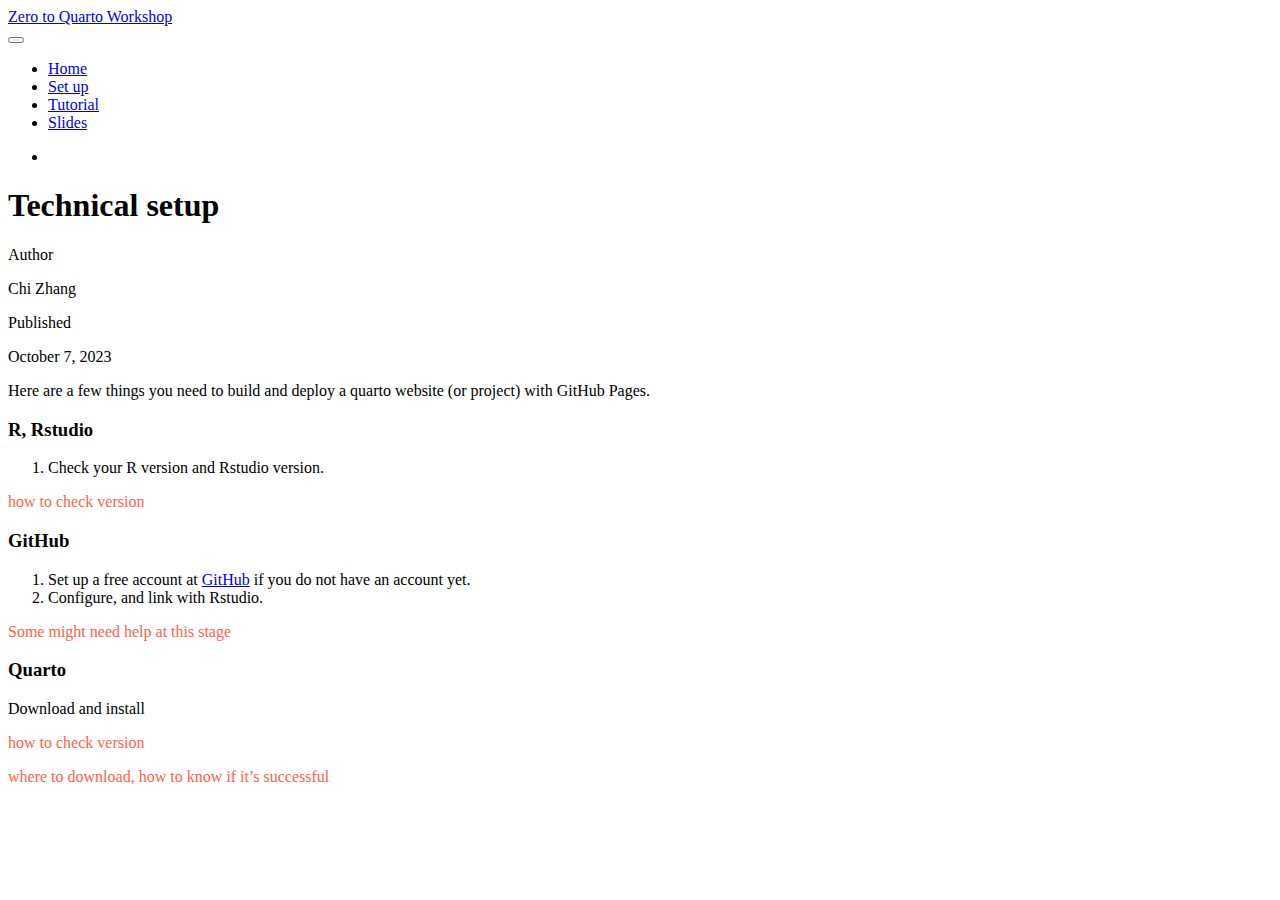
==== docs/setup.html @ bd5dd080 "update tutorial" ====
<!DOCTYPE html>
<html xmlns="http://www.w3.org/1999/xhtml" lang="en" xml:lang="en"><head>

<meta charset="utf-8">
<meta name="generator" content="quarto-1.3.450">

<meta name="viewport" content="width=device-width, initial-scale=1.0, user-scalable=yes">

<meta name="author" content="Chi Zhang">
<meta name="dcterms.date" content="2023-10-07">

<title>Zero to Quarto Workshop - Technical setup</title>
<style>
code{white-space: pre-wrap;}
span.smallcaps{font-variant: small-caps;}
div.columns{display: flex; gap: min(4vw, 1.5em);}
div.column{flex: auto; overflow-x: auto;}
div.hanging-indent{margin-left: 1.5em; text-indent: -1.5em;}
ul.task-list{list-style: none;}
ul.task-list li input[type="checkbox"] {
  width: 0.8em;
  margin: 0 0.8em 0.2em -1em; /* quarto-specific, see https://github.com/quarto-dev/quarto-cli/issues/4556 */ 
  vertical-align: middle;
}
</style>


<script src="site_libs/quarto-nav/quarto-nav.js"></script>
<script src="site_libs/quarto-nav/headroom.min.js"></script>
<script src="site_libs/clipboard/clipboard.min.js"></script>
<script src="site_libs/quarto-search/autocomplete.umd.js"></script>
<script src="site_libs/quarto-search/fuse.min.js"></script>
<script src="site_libs/quarto-search/quarto-search.js"></script>
<meta name="quarto:offset" content="./">
<script src="site_libs/quarto-html/quarto.js"></script>
<script src="site_libs/quarto-html/popper.min.js"></script>
<script src="site_libs/quarto-html/tippy.umd.min.js"></script>
<script src="site_libs/quarto-html/anchor.min.js"></script>
<link href="site_libs/quarto-html/tippy.css" rel="stylesheet">
<link href="site_libs/quarto-html/quarto-syntax-highlighting.css" rel="stylesheet" id="quarto-text-highlighting-styles">
<script src="site_libs/bootstrap/bootstrap.min.js"></script>
<link href="site_libs/bootstrap/bootstrap-icons.css" rel="stylesheet">
<link href="site_libs/bootstrap/bootstrap.min.css" rel="stylesheet" id="quarto-bootstrap" data-mode="light">
<script id="quarto-search-options" type="application/json">{
  "location": "navbar",
  "copy-button": false,
  "collapse-after": 3,
  "panel-placement": "end",
  "type": "overlay",
  "limit": 20,
  "language": {
    "search-no-results-text": "No results",
    "search-matching-documents-text": "matching documents",
    "search-copy-link-title": "Copy link to search",
    "search-hide-matches-text": "Hide additional matches",
    "search-more-match-text": "more match in this document",
    "search-more-matches-text": "more matches in this document",
    "search-clear-button-title": "Clear",
    "search-detached-cancel-button-title": "Cancel",
    "search-submit-button-title": "Submit",
    "search-label": "Search"
  }
}</script>


<link rel="stylesheet" href="styles.css">
</head>

<body class="nav-fixed">

<div id="quarto-search-results"></div>
  <header id="quarto-header" class="headroom fixed-top">
    <nav class="navbar navbar-expand-lg navbar-dark ">
      <div class="navbar-container container-fluid">
      <div class="navbar-brand-container">
    <a class="navbar-brand" href="./index.html">
    <span class="navbar-title">Zero to Quarto Workshop</span>
    </a>
  </div>
            <div id="quarto-search" class="" title="Search"></div>
          <button class="navbar-toggler" type="button" data-bs-toggle="collapse" data-bs-target="#navbarCollapse" aria-controls="navbarCollapse" aria-expanded="false" aria-label="Toggle navigation" onclick="if (window.quartoToggleHeadroom) { window.quartoToggleHeadroom(); }">
  <span class="navbar-toggler-icon"></span>
</button>
          <div class="collapse navbar-collapse" id="navbarCollapse">
            <ul class="navbar-nav navbar-nav-scroll me-auto">
  <li class="nav-item">
    <a class="nav-link" href="./index.html" rel="" target="">
 <span class="menu-text">Home</span></a>
  </li>  
  <li class="nav-item">
    <a class="nav-link active" href="./setup.html" rel="" target="" aria-current="page">
 <span class="menu-text">Set up</span></a>
  </li>  
  <li class="nav-item">
    <a class="nav-link" href="./tutorial.html" rel="" target="">
 <span class="menu-text">Tutorial</span></a>
  </li>  
  <li class="nav-item">
    <a class="nav-link" href="./slides.html" rel="" target="">
 <span class="menu-text">Slides</span></a>
  </li>  
</ul>
            <ul class="navbar-nav navbar-nav-scroll ms-auto">
  <li class="nav-item compact">
    <a class="nav-link" href="https://github.com/andreaczhang/workshop-02quarto" rel="" target=""><i class="bi bi-github" role="img">
</i> 
 <span class="menu-text"></span></a>
  </li>  
</ul>
            <div class="quarto-navbar-tools">
</div>
          </div> <!-- /navcollapse -->
      </div> <!-- /container-fluid -->
    </nav>
</header>
<!-- content -->
<div id="quarto-content" class="quarto-container page-columns page-rows-contents page-layout-article page-navbar">
<!-- sidebar -->
<!-- margin-sidebar -->
    <div id="quarto-margin-sidebar" class="sidebar margin-sidebar">
        
    </div>
<!-- main -->
<main class="content" id="quarto-document-content">

<header id="title-block-header" class="quarto-title-block default">
<div class="quarto-title">
<h1 class="title">Technical setup</h1>
</div>



<div class="quarto-title-meta">

    <div>
    <div class="quarto-title-meta-heading">Author</div>
    <div class="quarto-title-meta-contents">
             <p>Chi Zhang </p>
          </div>
  </div>
    
    <div>
    <div class="quarto-title-meta-heading">Published</div>
    <div class="quarto-title-meta-contents">
      <p class="date">October 7, 2023</p>
    </div>
  </div>
  
    
  </div>
  

</header>

<p>Here are a few things you need to build and deploy a quarto website (or project) with GitHub Pages.</p>
<section id="r-rstudio" class="level3">
<h3 class="anchored" data-anchor-id="r-rstudio">R, Rstudio</h3>
<ol type="1">
<li>Check your R version and Rstudio version.</li>
</ol>
<p><span style="color:tomato">how to check version</span></p>
</section>
<section id="github" class="level3">
<h3 class="anchored" data-anchor-id="github">GitHub</h3>
<ol type="1">
<li>Set up a free account at <a href="https://github.com">GitHub</a> if you do not have an account yet.</li>
<li>Configure, and link with Rstudio.</li>
</ol>
<p><span style="color:tomato">Some might need help at this stage</span></p>
</section>
<section id="quarto" class="level3">
<h3 class="anchored" data-anchor-id="quarto">Quarto</h3>
<p>Download and install</p>
<p><span style="color:tomato">how to check version</span></p>
<p><span style="color:tomato">where to download, how to know if it’s successful</span></p>


</section>

</main> <!-- /main -->
<script id="quarto-html-after-body" type="application/javascript">
window.document.addEventListener("DOMContentLoaded", function (event) {
  const toggleBodyColorMode = (bsSheetEl) => {
    const mode = bsSheetEl.getAttribute("data-mode");
    const bodyEl = window.document.querySelector("body");
    if (mode === "dark") {
      bodyEl.classList.add("quarto-dark");
      bodyEl.classList.remove("quarto-light");
    } else {
      bodyEl.classList.add("quarto-light");
      bodyEl.classList.remove("quarto-dark");
    }
  }
  const toggleBodyColorPrimary = () => {
    const bsSheetEl = window.document.querySelector("link#quarto-bootstrap");
    if (bsSheetEl) {
      toggleBodyColorMode(bsSheetEl);
    }
  }
  toggleBodyColorPrimary();  
  const icon = "";
  const anchorJS = new window.AnchorJS();
  anchorJS.options = {
    placement: 'right',
    icon: icon
  };
  anchorJS.add('.anchored');
  const isCodeAnnotation = (el) => {
    for (const clz of el.classList) {
      if (clz.startsWith('code-annotation-')) {                     
        return true;
      }
    }
    return false;
  }
  const clipboard = new window.ClipboardJS('.code-copy-button', {
    text: function(trigger) {
      const codeEl = trigger.previousElementSibling.cloneNode(true);
      for (const childEl of codeEl.children) {
        if (isCodeAnnotation(childEl)) {
          childEl.remove();
        }
      }
      return codeEl.innerText;
    }
  });
  clipboard.on('success', function(e) {
    // button target
    const button = e.trigger;
    // don't keep focus
    button.blur();
    // flash "checked"
    button.classList.add('code-copy-button-checked');
    var currentTitle = button.getAttribute("title");
    button.setAttribute("title", "Copied!");
    let tooltip;
    if (window.bootstrap) {
      button.setAttribute("data-bs-toggle", "tooltip");
      button.setAttribute("data-bs-placement", "left");
      button.setAttribute("data-bs-title", "Copied!");
      tooltip = new bootstrap.Tooltip(button, 
        { trigger: "manual", 
          customClass: "code-copy-button-tooltip",
          offset: [0, -8]});
      tooltip.show();    
    }
    setTimeout(function() {
      if (tooltip) {
        tooltip.hide();
        button.removeAttribute("data-bs-title");
        button.removeAttribute("data-bs-toggle");
        button.removeAttribute("data-bs-placement");
      }
      button.setAttribute("title", currentTitle);
      button.classList.remove('code-copy-button-checked');
    }, 1000);
    // clear code selection
    e.clearSelection();
  });
  function tippyHover(el, contentFn) {
    const config = {
      allowHTML: true,
      content: contentFn,
      maxWidth: 500,
      delay: 100,
      arrow: false,
      appendTo: function(el) {
          return el.parentElement;
      },
      interactive: true,
      interactiveBorder: 10,
      theme: 'quarto',
      placement: 'bottom-start'
    };
    window.tippy(el, config); 
  }
  const noterefs = window.document.querySelectorAll('a[role="doc-noteref"]');
  for (var i=0; i<noterefs.length; i++) {
    const ref = noterefs[i];
    tippyHover(ref, function() {
      // use id or data attribute instead here
      let href = ref.getAttribute('data-footnote-href') || ref.getAttribute('href');
      try { href = new URL(href).hash; } catch {}
      const id = href.replace(/^#\/?/, "");
      const note = window.document.getElementById(id);
      return note.innerHTML;
    });
  }
      let selectedAnnoteEl;
      const selectorForAnnotation = ( cell, annotation) => {
        let cellAttr = 'data-code-cell="' + cell + '"';
        let lineAttr = 'data-code-annotation="' +  annotation + '"';
        const selector = 'span[' + cellAttr + '][' + lineAttr + ']';
        return selector;
      }
      const selectCodeLines = (annoteEl) => {
        const doc = window.document;
        const targetCell = annoteEl.getAttribute("data-target-cell");
        const targetAnnotation = annoteEl.getAttribute("data-target-annotation");
        const annoteSpan = window.document.querySelector(selectorForAnnotation(targetCell, targetAnnotation));
        const lines = annoteSpan.getAttribute("data-code-lines").split(",");
        const lineIds = lines.map((line) => {
          return targetCell + "-" + line;
        })
        let top = null;
        let height = null;
        let parent = null;
        if (lineIds.length > 0) {
            //compute the position of the single el (top and bottom and make a div)
            const el = window.document.getElementById(lineIds[0]);
            top = el.offsetTop;
            height = el.offsetHeight;
            parent = el.parentElement.parentElement;
          if (lineIds.length > 1) {
            const lastEl = window.document.getElementById(lineIds[lineIds.length - 1]);
            const bottom = lastEl.offsetTop + lastEl.offsetHeight;
            height = bottom - top;
          }
          if (top !== null && height !== null && parent !== null) {
            // cook up a div (if necessary) and position it 
            let div = window.document.getElementById("code-annotation-line-highlight");
            if (div === null) {
              div = window.document.createElement("div");
              div.setAttribute("id", "code-annotation-line-highlight");
              div.style.position = 'absolute';
              parent.appendChild(div);
            }
            div.style.top = top - 2 + "px";
            div.style.height = height + 4 + "px";
            let gutterDiv = window.document.getElementById("code-annotation-line-highlight-gutter");
            if (gutterDiv === null) {
              gutterDiv = window.document.createElement("div");
              gutterDiv.setAttribute("id", "code-annotation-line-highlight-gutter");
              gutterDiv.style.position = 'absolute';
              const codeCell = window.document.getElementById(targetCell);
              const gutter = codeCell.querySelector('.code-annotation-gutter');
              gutter.appendChild(gutterDiv);
            }
            gutterDiv.style.top = top - 2 + "px";
            gutterDiv.style.height = height + 4 + "px";
          }
          selectedAnnoteEl = annoteEl;
        }
      };
      const unselectCodeLines = () => {
        const elementsIds = ["code-annotation-line-highlight", "code-annotation-line-highlight-gutter"];
        elementsIds.forEach((elId) => {
          const div = window.document.getElementById(elId);
          if (div) {
            div.remove();
          }
        });
        selectedAnnoteEl = undefined;
      };
      // Attach click handler to the DT
      const annoteDls = window.document.querySelectorAll('dt[data-target-cell]');
      for (const annoteDlNode of annoteDls) {
        annoteDlNode.addEventListener('click', (event) => {
          const clickedEl = event.target;
          if (clickedEl !== selectedAnnoteEl) {
            unselectCodeLines();
            const activeEl = window.document.querySelector('dt[data-target-cell].code-annotation-active');
            if (activeEl) {
              activeEl.classList.remove('code-annotation-active');
            }
            selectCodeLines(clickedEl);
            clickedEl.classList.add('code-annotation-active');
          } else {
            // Unselect the line
            unselectCodeLines();
            clickedEl.classList.remove('code-annotation-active');
          }
        });
      }
  const findCites = (el) => {
    const parentEl = el.parentElement;
    if (parentEl) {
      const cites = parentEl.dataset.cites;
      if (cites) {
        return {
          el,
          cites: cites.split(' ')
        };
      } else {
        return findCites(el.parentElement)
      }
    } else {
      return undefined;
    }
  };
  var bibliorefs = window.document.querySelectorAll('a[role="doc-biblioref"]');
  for (var i=0; i<bibliorefs.length; i++) {
    const ref = bibliorefs[i];
    const citeInfo = findCites(ref);
    if (citeInfo) {
      tippyHover(citeInfo.el, function() {
        var popup = window.document.createElement('div');
        citeInfo.cites.forEach(function(cite) {
          var citeDiv = window.document.createElement('div');
          citeDiv.classList.add('hanging-indent');
          citeDiv.classList.add('csl-entry');
          var biblioDiv = window.document.getElementById('ref-' + cite);
          if (biblioDiv) {
            citeDiv.innerHTML = biblioDiv.innerHTML;
          }
          popup.appendChild(citeDiv);
        });
        return popup.innerHTML;
      });
    }
  }
});
</script>
</div> <!-- /content -->



</body></html>
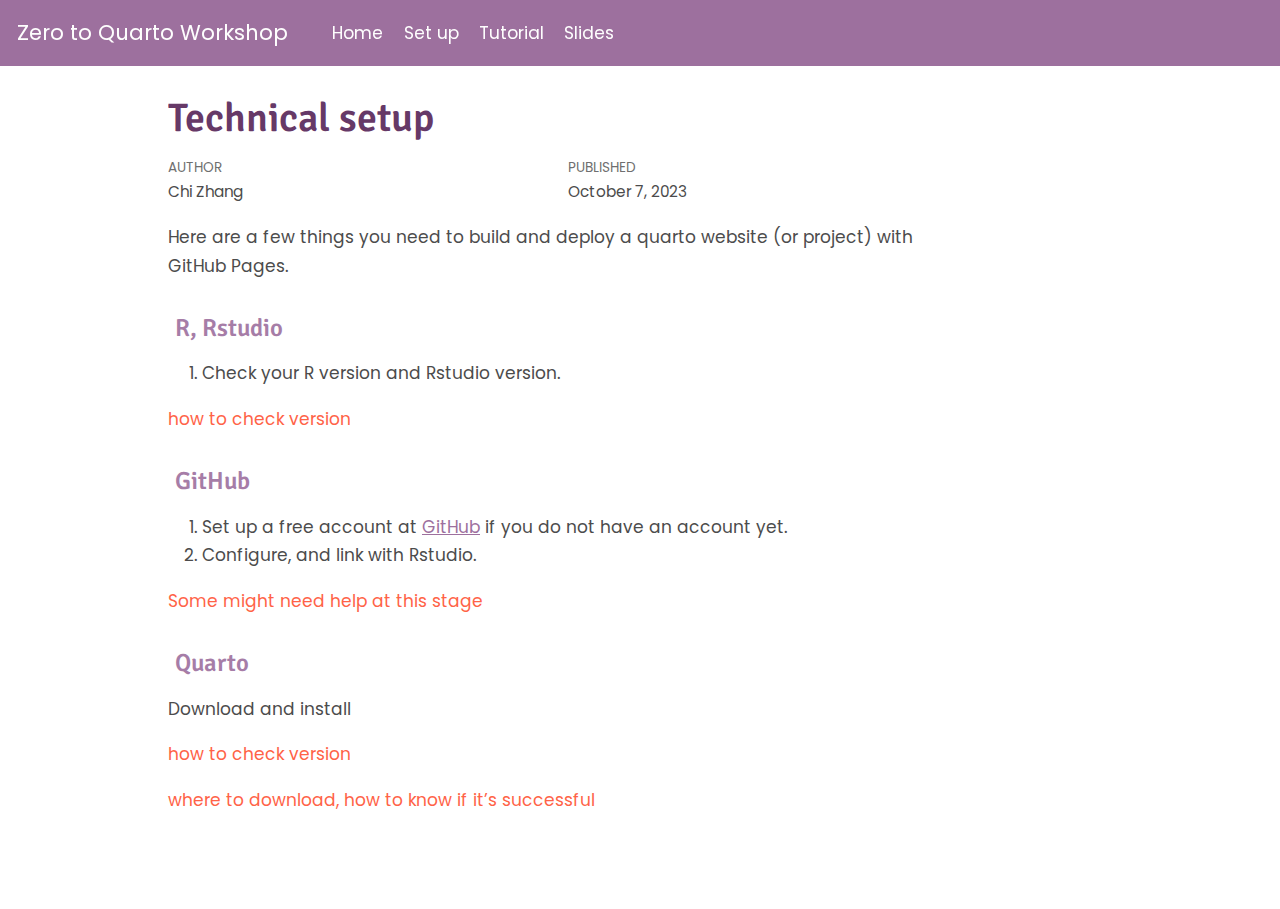
==== commit 94fe19cf: "adjust the theme for the website" ====
--- a/docs/setup.html
+++ b/docs/setup.html
@@ -63,7 +63,6 @@
 }</script>
 
 
-<link rel="stylesheet" href="styles.css">
 </head>
 
 <body class="nav-fixed">
--- a/docs/site_libs/quarto-html/quarto-syntax-highlighting.css
+++ b/docs/site_libs/quarto-html/quarto-syntax-highlighting.css
@@ -0,0 +1,203 @@
+/* quarto syntax highlight colors */
+:root {
+  --quarto-hl-ot-color: #003B4F;
+  --quarto-hl-at-color: #657422;
+  --quarto-hl-ss-color: #20794D;
+  --quarto-hl-an-color: #5E5E5E;
+  --quarto-hl-fu-color: #4758AB;
+  --quarto-hl-st-color: #20794D;
+  --quarto-hl-cf-color: #003B4F;
+  --quarto-hl-op-color: #5E5E5E;
+  --quarto-hl-er-color: #AD0000;
+  --quarto-hl-bn-color: #AD0000;
+  --quarto-hl-al-color: #AD0000;
+  --quarto-hl-va-color: #111111;
+  --quarto-hl-bu-color: inherit;
+  --quarto-hl-ex-color: inherit;
+  --quarto-hl-pp-color: #AD0000;
+  --quarto-hl-in-color: #5E5E5E;
+  --quarto-hl-vs-color: #20794D;
+  --quarto-hl-wa-color: #5E5E5E;
+  --quarto-hl-do-color: #5E5E5E;
+  --quarto-hl-im-color: #00769E;
+  --quarto-hl-ch-color: #20794D;
+  --quarto-hl-dt-color: #AD0000;
+  --quarto-hl-fl-color: #AD0000;
+  --quarto-hl-co-color: #5E5E5E;
+  --quarto-hl-cv-color: #5E5E5E;
+  --quarto-hl-cn-color: #8f5902;
+  --quarto-hl-sc-color: #5E5E5E;
+  --quarto-hl-dv-color: #AD0000;
+  --quarto-hl-kw-color: #003B4F;
+}
+
+/* other quarto variables */
+:root {
+  --quarto-font-monospace: "Source Code Pro", monospace;
+}
+
+pre > code.sourceCode > span {
+  color: #003B4F;
+}
+
+code span {
+  color: #003B4F;
+}
+
+code.sourceCode > span {
+  color: #003B4F;
+}
+
+div.sourceCode,
+div.sourceCode pre.sourceCode {
+  color: #003B4F;
+}
+
+code span.ot {
+  color: #003B4F;
+  font-style: inherit;
+}
+
+code span.at {
+  color: #657422;
+  font-style: inherit;
+}
+
+code span.ss {
+  color: #20794D;
+  font-style: inherit;
+}
+
+code span.an {
+  color: #5E5E5E;
+  font-style: inherit;
+}
+
+code span.fu {
+  color: #4758AB;
+  font-style: inherit;
+}
+
+code span.st {
+  color: #20794D;
+  font-style: inherit;
+}
+
+code span.cf {
+  color: #003B4F;
+  font-style: inherit;
+}
+
+code span.op {
+  color: #5E5E5E;
+  font-style: inherit;
+}
+
+code span.er {
+  color: #AD0000;
+  font-style: inherit;
+}
+
+code span.bn {
+  color: #AD0000;
+  font-style: inherit;
+}
+
+code span.al {
+  color: #AD0000;
+  font-style: inherit;
+}
+
+code span.va {
+  color: #111111;
+  font-style: inherit;
+}
+
+code span.bu {
+  font-style: inherit;
+}
+
+code span.ex {
+  font-style: inherit;
+}
+
+code span.pp {
+  color: #AD0000;
+  font-style: inherit;
+}
+
+code span.in {
+  color: #5E5E5E;
+  font-style: inherit;
+}
+
+code span.vs {
+  color: #20794D;
+  font-style: inherit;
+}
+
+code span.wa {
+  color: #5E5E5E;
+  font-style: italic;
+}
+
+code span.do {
+  color: #5E5E5E;
+  font-style: italic;
+}
+
+code span.im {
+  color: #00769E;
+  font-style: inherit;
+}
+
+code span.ch {
+  color: #20794D;
+  font-style: inherit;
+}
+
+code span.dt {
+  color: #AD0000;
+  font-style: inherit;
+}
+
+code span.fl {
+  color: #AD0000;
+  font-style: inherit;
+}
+
+code span.co {
+  color: #5E5E5E;
+  font-style: inherit;
+}
+
+code span.cv {
+  color: #5E5E5E;
+  font-style: italic;
+}
+
+code span.cn {
+  color: #8f5902;
+  font-style: inherit;
+}
+
+code span.sc {
+  color: #5E5E5E;
+  font-style: inherit;
+}
+
+code span.dv {
+  color: #AD0000;
+  font-style: inherit;
+}
+
+code span.kw {
+  color: #003B4F;
+  font-style: inherit;
+}
+
+.prevent-inlining {
+  content: "</";
+}
+
+/*# sourceMappingURL=debc5d5d77c3f9108843748ff7464032.css.map */
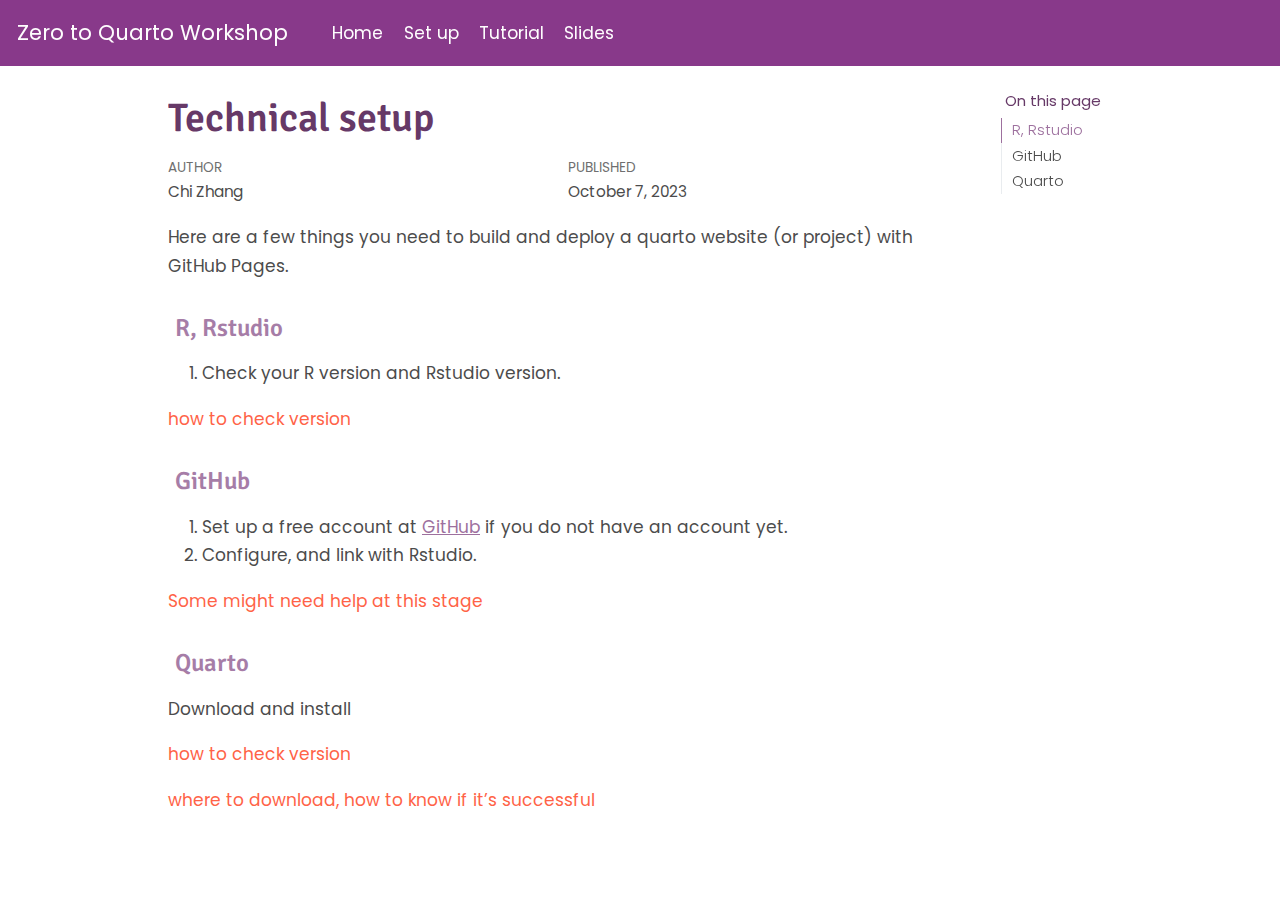
==== commit 2f91c0cf: "added more figures" ====
--- a/docs/setup.html
+++ b/docs/setup.html
@@ -117,7 +117,15 @@
 <!-- sidebar -->
 <!-- margin-sidebar -->
     <div id="quarto-margin-sidebar" class="sidebar margin-sidebar">
-        
+        <nav id="TOC" role="doc-toc" class="toc-active">
+    <h2 id="toc-title">On this page</h2>
+   
+  <ul>
+  <li><a href="#r-rstudio" id="toc-r-rstudio" class="nav-link active" data-scroll-target="#r-rstudio">R, Rstudio</a></li>
+  <li><a href="#github" id="toc-github" class="nav-link" data-scroll-target="#github">GitHub</a></li>
+  <li><a href="#quarto" id="toc-quarto" class="nav-link" data-scroll-target="#quarto">Quarto</a></li>
+  </ul>
+</nav>
     </div>
 <!-- main -->
 <main class="content" id="quarto-document-content">
